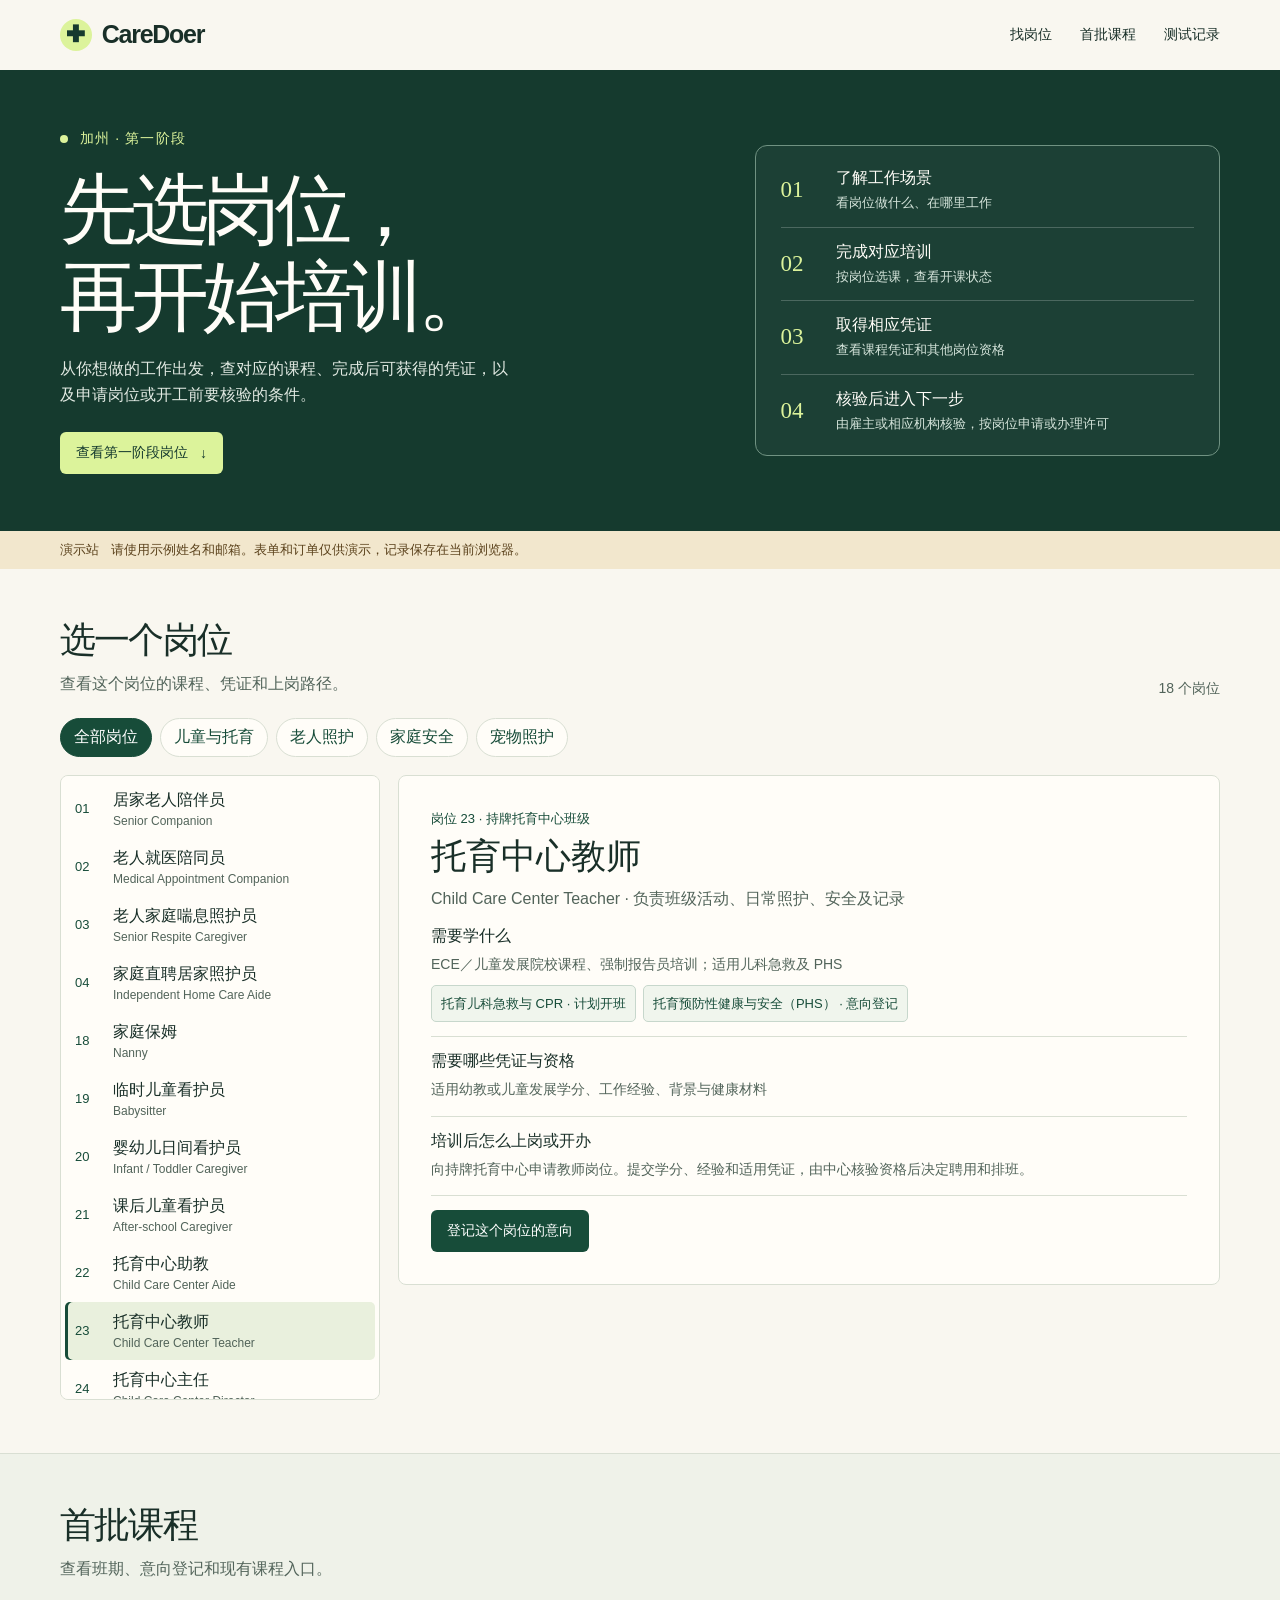
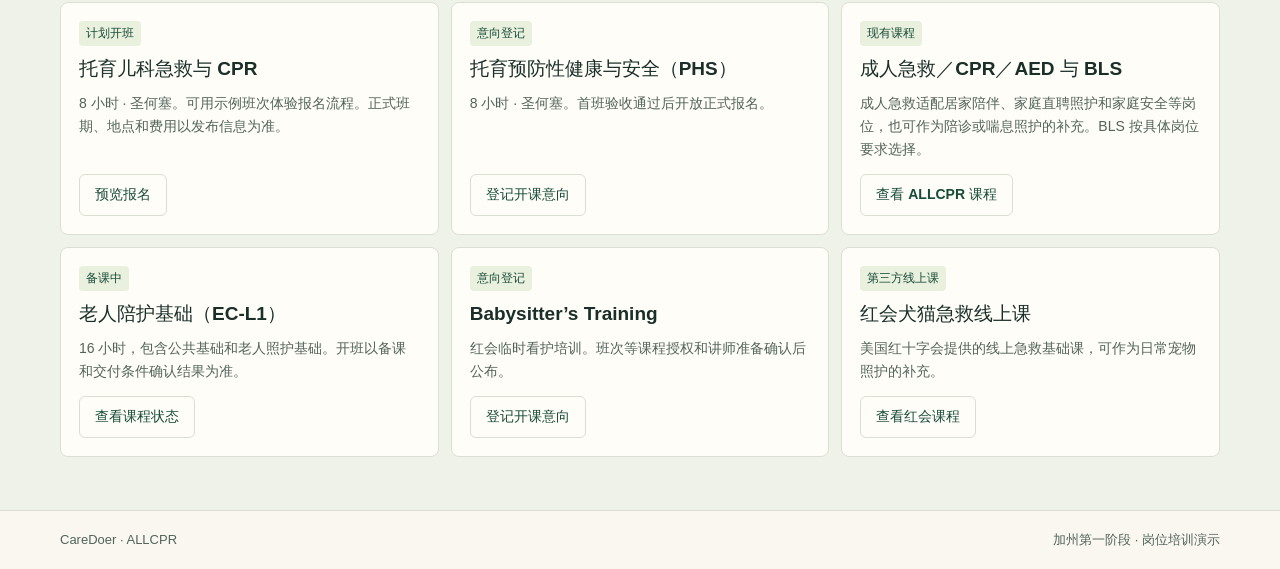
==== index.html @ bcafedd7 "Build CareDoer role-based training demo" ====
<!doctype html>
<html lang="zh-CN">
<head>
  <meta charset="utf-8">
  <meta name="viewport" content="width=device-width, initial-scale=1">
  <meta name="color-scheme" content="light">
  <title>CareDoer | 从岗位开始</title>
  <link rel="stylesheet" href="styles.css">
  <script defer src="data.js"></script>
  <script defer src="app.js"></script>
</head>
<body>
  <header class="masthead">
    <div class="shell header-inner">
      <a class="brand" href="#top" aria-label="CareDoer 首页"><span class="brand-mark" aria-hidden="true">✚</span> CareDoer</a>
      <nav aria-label="主导航">
        <a href="#roles">找岗位</a>
        <a href="#courses">首批课程</a>
        <button class="text-button" id="open-records" type="button">测试记录</button>
      </nav>
    </div>
  </header>
  <main id="top">
    <section class="hero">
      <div class="shell hero-inner">
        <div>
          <p class="eyebrow"><span class="dot"></span> 加州 · 第一阶段</p>
          <h1>先选岗位，<br>再开始培训。</h1>
          <p class="hero-copy">从你想做的工作出发，查对应的课程、完成后可获得的凭证，以及申请岗位或开工前要核验的条件。</p>
          <a class="button button-main" href="#roles">查看第一阶段岗位 <span aria-hidden="true">↓</span></a>
        </div>
        <ol class="pathway" aria-label="从岗位到上岗的四步">
          <li><span>01</span><div><b>了解工作场景</b><small>看岗位做什么、在哪里工作</small></div></li>
          <li><span>02</span><div><b>完成对应培训</b><small>按岗位选课，查看开课状态</small></div></li>
          <li><span>03</span><div><b>取得相应凭证</b><small>查看课程凭证和其他岗位资格</small></div></li>
          <li><span>04</span><div><b>核验后进入下一步</b><small>由雇主或相应机构核验，按岗位申请或办理许可</small></div></li>
        </ol>
      </div>
    </section>
    <div class="preview-strip"><div class="shell"><strong>演示站</strong><span>请使用示例姓名和邮箱。表单和订单仅供演示，记录保存在当前浏览器。</span></div></div>
    <section id="roles" class="shell section">
      <div class="section-head">
        <div><h2>选一个岗位</h2><p>查看这个岗位的课程、凭证和上岗路径。</p></div>
        <output id="role-count" class="count" aria-live="polite"></output>
      </div>
      <div class="filters" id="role-filters" role="group" aria-label="按工作方向筛选"></div>
      <div class="role-layout">
        <div class="role-list" id="role-list" aria-label="岗位列表"></div>
        <article class="role-detail" id="role-detail" aria-labelledby="role-title"></article>
      </div>
    </section>
    <section id="courses" class="section courses-section">
      <div class="shell">
        <div class="section-head"><div><h2>首批课程</h2><p>查看班期、意向登记和现有课程入口。</p></div></div>
        <div class="course-grid" id="course-grid"></div>
      </div>
    </section>
  </main>
  <footer><div class="shell footer-inner"><span>CareDoer · ALLCPR</span><span>加州第一阶段 · 岗位培训演示</span></div></footer>
  <dialog id="dialog" aria-labelledby="dialog-title">
    <div class="dialog-header"><h2 id="dialog-title"></h2><button class="close" id="close-dialog" type="button" aria-label="关闭">×</button></div>
    <div id="dialog-body"></div>
  </dialog>
</body>
</html>
---- styles.css ----
:root {
  --paper: #f9f7f0;
  --white: #fffdf8;
  --ink: #192f28;
  --muted: #52645a;
  --green: #174c39;
  --dark: #153a2e;
  --lime: #dcf39b;
  --line: #d9dfd3;
  --heading: "PingFang SC", "Noto Sans CJK SC", sans-serif;
  font-family: "Geist", "PingFang SC", "Microsoft YaHei", sans-serif;
  color: var(--ink);
  background: var(--paper);
  font-synthesis: none;
  scroll-behavior: smooth;
}
* { box-sizing: border-box; }
body { margin: 0; }
a { color: inherit; text-underline-offset: .22em; }
button, input, select { font: inherit; }
button { cursor: pointer; }
:focus-visible { outline: 3px solid #ae691d; outline-offset: 4px; }
h1, h2, h3, p { margin: 0; }
h1, h2, h3 { font-family: var(--heading); }
p { line-height: 1.65; }
.shell { width: min(1160px, calc(100% - 64px)); margin-inline: auto; }
.masthead { background: var(--paper); }
.header-inner, .footer-inner { display: flex; align-items: center; justify-content: space-between; gap: 16px; }
.header-inner { min-height: 70px; }
.brand { text-decoration: none; font: 700 25px "Manrope", "Avenir Next", sans-serif; letter-spacing: -.05em; white-space: nowrap; }
.brand-mark { display: inline-grid; place-items: center; width: 32px; height: 32px; border-radius: 50%; background: var(--lime); color: var(--dark); margin-right: 4px; font-size: 19px; vertical-align: 2px; }
nav { display: flex; flex-wrap: wrap; gap: clamp(12px, 3vw, 28px); align-items: center; font-size: 14px; }
nav a, .text-button { text-decoration: none; }
nav a:hover, .text-button:hover { text-decoration: underline; }
.text-button { background: none; border: 0; padding: 0; color: inherit; }
.hero { background: var(--dark); color: var(--white); }
.hero-inner { display: grid; grid-template-columns: 1.3fr 1fr; gap: clamp(36px, 7vw, 100px); align-items: center; padding-block: 57px; }
.eyebrow { color: var(--lime); font-size: 14px; letter-spacing: .08em; }
.dot { display: inline-block; width: 8px; height: 8px; background: currentColor; border-radius: 50%; margin-right: 7px; }
h1 { font-weight: 800; font-size: clamp(46px, 6vw, 78px); letter-spacing: -.07em; line-height: 1.13; margin-block: 16px; }
.hero-copy { color: #e2eae3; max-width: 28em; margin-bottom: 24px; }
.button { display: inline-flex; gap: 12px; align-items: center; justify-content: center; text-decoration: none; border: 1px solid transparent; border-radius: 6px; padding: 10px 15px; min-height: 42px; font-size: 14px; font-weight: 700; }
.button-main { background: var(--lime); color: var(--dark); }
.button-main:hover { background: #ecf8c8; }
.button-secondary { background: var(--green); color: white; }
.button-secondary:hover { background: var(--dark); }
.button-outline { color: var(--green); background: var(--white); border-color: var(--line); }
.button-outline:hover { background: #ecf0e6; }
.pathway { margin: 0; padding: 8px 25px; list-style: none; border: 1px solid #709282; border-radius: 12px; background: #ffffff08; }
.pathway li { display: grid; grid-template-columns: 46px 1fr; gap: 9px; align-items: center; padding: 14px 0; }
.pathway li + li { border-top: 1px solid #ffffff35; }
.pathway li > span { font: 500 23px Georgia, serif; color: var(--lime); }
.pathway small { display: block; margin-top: 4px; color: #d5e4db; font-size: 13px; line-height: 1.5; }
.preview-strip { color: #5b421c; background: #f2e7cd; font-size: 13px; }
.preview-strip .shell { display: flex; gap: 12px; align-items: baseline; padding-block: 10px; }
.preview-strip strong { white-space: nowrap; }
.section { padding-block: 47px 53px; scroll-margin-top: 18px; }
.section-head { display: flex; justify-content: space-between; align-items: end; gap: 12px; margin-bottom: 20px; }
h2 { font-size: clamp(25px, 3.2vw, 36px); letter-spacing: -.05em; }
.section-head p { color: var(--muted); margin-top: 6px; }
.count { white-space: nowrap; font-size: 14px; color: var(--muted); }
.filters { display: flex; flex-wrap: wrap; gap: 8px; margin-bottom: 18px; }
.filter { min-height: 39px; padding: 6px 13px; border: 1px solid var(--line); border-radius: 30px; color: var(--green); background: var(--white); }
.filter[aria-pressed="true"] { background: var(--green); color: white; border-color: var(--green); }
.role-layout { display: grid; grid-template-columns: minmax(0, 320px) minmax(0, 1fr); gap: 18px; align-items: start; }
.role-list { max-height: 625px; overflow: auto; padding: 4px; border: 1px solid var(--line); background: var(--white); border-radius: 8px; }
.role-button { display: grid; width: 100%; grid-template-columns: 32px minmax(0, 1fr); align-items: center; text-align: left; padding: 10px; gap: 6px; border: 0; border-radius: 5px; background: transparent; color: var(--ink); }
.role-button:hover, .role-button[aria-pressed="true"] { background: #e9f0dd; }
.role-button[aria-pressed="true"] { box-shadow: inset 3px 0 var(--green); }
.role-button:focus-visible { outline-offset: -3px; }
.role-button > span:first-child { color: var(--green); font-variant-numeric: tabular-nums; font-size: 13px; }
.role-button b, .role-button small { display: block; }
.role-button small { margin-top: 3px; font-size: 12px; color: var(--muted); overflow-wrap: anywhere; }
.role-detail { padding: clamp(17px, 3vw, 32px); border: 1px solid var(--line); border-radius: 8px; background: var(--white); }
.role-detail .meta { color: var(--green); font-size: 13px; margin-bottom: 6px; }
.role-detail h3 { font-size: clamp(24px, 3.2vw, 35px); line-height: 1.22; }
.role-summary { margin-top: 8px; color: var(--muted); }
.step { padding-block: 14px; border-bottom: 1px solid var(--line); }
.step > b { display: block; margin-bottom: 6px; }
.step p { font-size: 14px; color: var(--muted); }
.role-courses { display: flex; flex-wrap: wrap; gap: 7px; margin-top: 9px; }
.role-courses button { min-height: 37px; padding: 5px 9px; border: 1px solid #c7d7cc; border-radius: 5px; background: #f0f5ed; color: var(--green); font-size: 13px; }
.role-detail > .button { margin-top: 14px; }
.courses-section { border-block: 1px solid var(--line); background: #eff2e9; }
.course-grid { display: grid; grid-template-columns: repeat(3, minmax(0, 1fr)); gap: 12px; }
.course-card { display: flex; flex-direction: column; align-items: start; gap: 9px; padding: 18px; border: 1px solid var(--line); border-radius: 8px; background: var(--white); }
.course-card h3 { font-size: 19px; line-height: 1.45; }
.course-card p { font-size: 14px; color: var(--muted); margin-bottom: 4px; }
.course-card .button { margin-top: auto; }
.status { display: inline-block; color: var(--green); background: #e9f0dd; border-radius: 4px; padding: 4px 7px; font-size: 12px; }
footer { padding-block: 20px; color: var(--muted); font-size: 13px; }
dialog { width: min(700px, calc(100% - 28px)); max-height: calc(100% - 40px); color: var(--ink); background: var(--white); padding: 20px; border: 1px solid var(--line); border-radius: 10px; box-shadow: 0 12px 55px #102a2350; }
dialog::backdrop { background: #152a24aa; }
.dialog-header { display: flex; align-items: start; justify-content: space-between; gap: 10px; margin-bottom: 14px; }
.dialog-header h2 { font-size: 24px; }
.close { flex: 0 0 38px; min-height: 38px; font-size: 24px; border: 1px solid var(--line); border-radius: 6px; background: var(--paper); color: var(--ink); line-height: 1; }
.dialog-copy { margin-bottom: 14px; color: var(--muted); }
form { display: grid; gap: 13px; }
.field { display: grid; gap: 5px; }
.field input, select { width: 100%; min-height: 42px; background: white; color: var(--ink); border: 1px solid #a7b8ab; border-radius: 5px; padding: 7px 9px; }
.check { display: flex; align-items: start; gap: 8px; line-height: 1.5; font-size: 14px; }
.check input { width: 17px; height: 17px; flex: 0 0 17px; }
.form-message { color: #7d4523; font-size: 14px; }
.actions { display: flex; flex-wrap: wrap; gap: 8px; }
.record-list { list-style: none; padding: 0; margin: 12px 0 0; }
.record-list li { padding-block: 11px; border-top: 1px solid var(--line); }
.record-list p { font-size: 14px; overflow-wrap: anywhere; }
.record-list .actions { margin-top: 5px; }
@media (max-width: 760px) {
  .shell { width: calc(100% - 32px); }
  .hero-inner { grid-template-columns: 1fr; gap: 24px; padding-block: 32px; }
  .role-layout { grid-template-columns: 1fr; }
  .role-list { max-height: 225px; display: grid; grid-template-columns: 1fr 1fr; }
  .course-grid { grid-template-columns: repeat(2, minmax(0, 1fr)); }
}
@media (max-width: 480px) {
  .header-inner { padding-block: 12px; align-items: start; flex-direction: column; }
  .section { padding-block: 32px; }
  .course-grid { grid-template-columns: 1fr; }
  .footer-inner { align-items: start; flex-direction: column; }
}
@media (prefers-reduced-motion: reduce) { :root { scroll-behavior: auto; } }
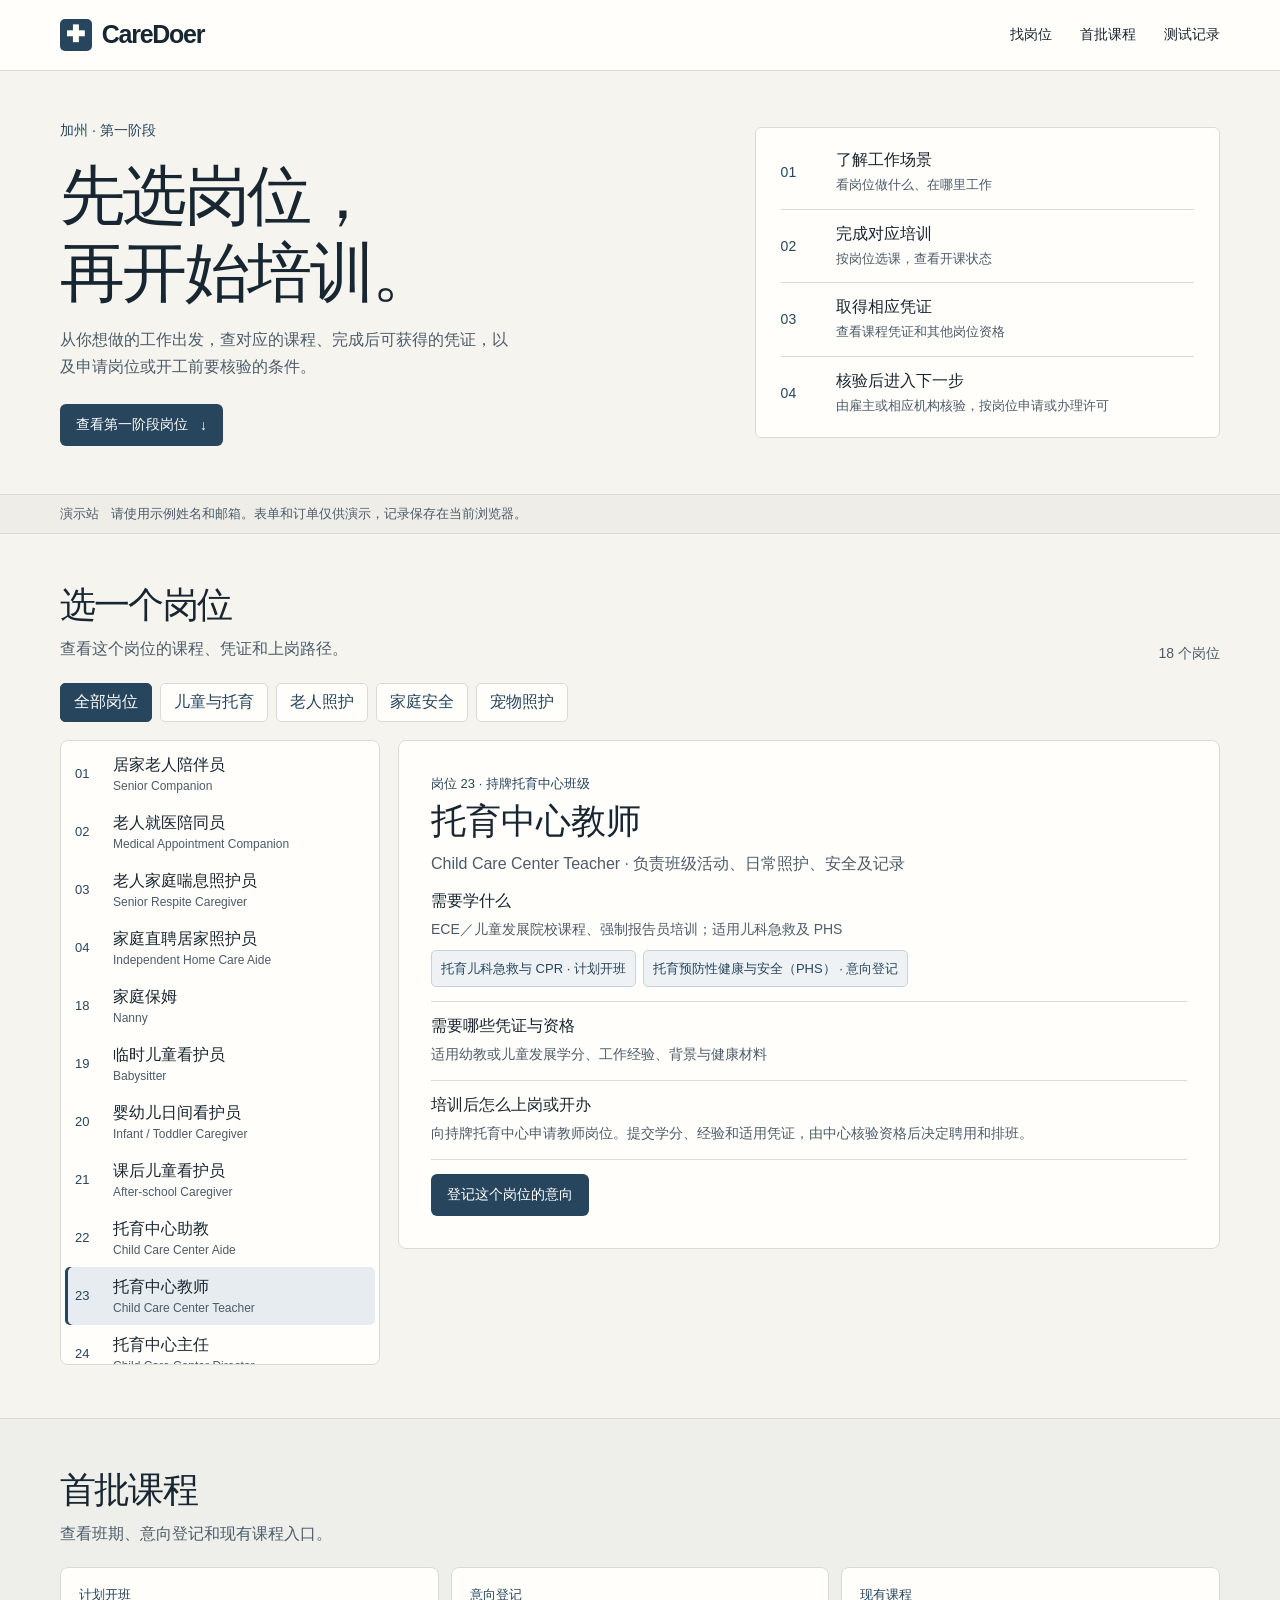
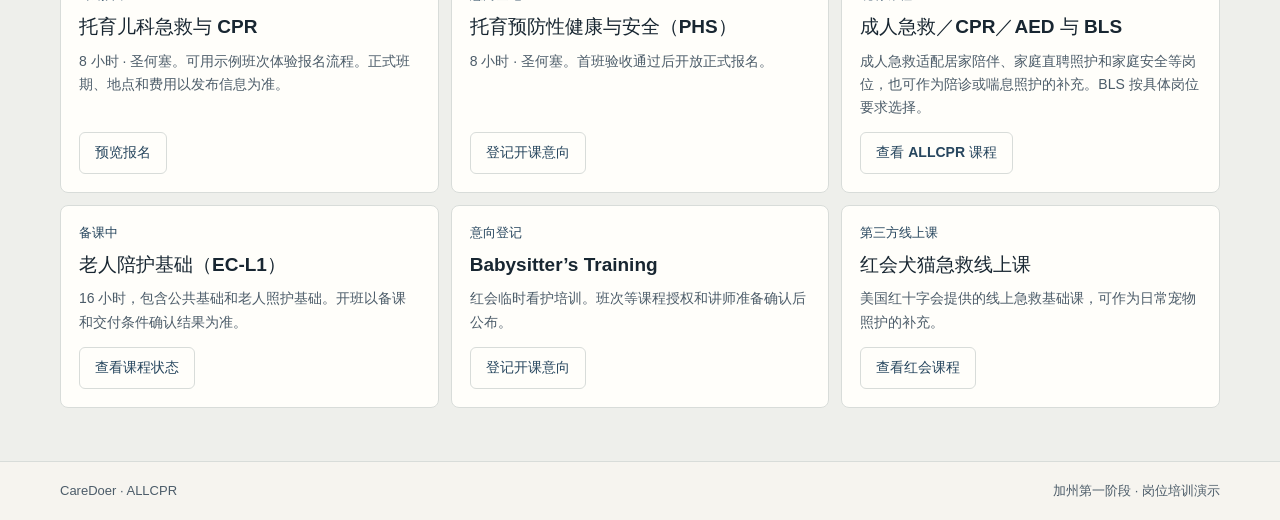
==== commit fcb04da2: "Use a light, muted palette for the CareDoer demo" ====
--- a/index.html
+++ b/index.html
@@ -24,7 +24,7 @@
     <section class="hero">
       <div class="shell hero-inner">
         <div>
-          <p class="eyebrow"><span class="dot"></span> 加州 · 第一阶段</p>
+          <p class="eyebrow">加州 · 第一阶段</p>
           <h1>先选岗位，<br>再开始培训。</h1>
           <p class="hero-copy">从你想做的工作出发，查对应的课程、完成后可获得的凭证，以及申请岗位或开工前要核验的条件。</p>
           <a class="button button-main" href="#roles">查看第一阶段岗位 <span aria-hidden="true">↓</span></a>
--- a/styles.css
+++ b/styles.css
@@ -1,12 +1,12 @@
 :root {
-  --paper: #f9f7f0;
-  --white: #fffdf8;
-  --ink: #192f28;
-  --muted: #52645a;
-  --green: #174c39;
-  --dark: #153a2e;
-  --lime: #dcf39b;
-  --line: #d9dfd3;
+  --paper: #f6f4ef;
+  --white: #fffefa;
+  --ink: #182631;
+  --muted: #4c5c69;
+  --accent: #27465e;
+  --accent-dark: #192e40;
+  --tint: #e6ecf0;
+  --line: #d8dcd9;
   --heading: "PingFang SC", "Noto Sans CJK SC", sans-serif;
   font-family: "Geist", "PingFang SC", "Microsoft YaHei", sans-serif;
   color: var(--ink);
@@ -19,39 +19,38 @@
 a { color: inherit; text-underline-offset: .22em; }
 button, input, select { font: inherit; }
 button { cursor: pointer; }
-:focus-visible { outline: 3px solid #ae691d; outline-offset: 4px; }
+:focus-visible { outline: 3px solid #8a5b21; outline-offset: 4px; }
 h1, h2, h3, p { margin: 0; }
 h1, h2, h3 { font-family: var(--heading); }
 p { line-height: 1.65; }
 .shell { width: min(1160px, calc(100% - 64px)); margin-inline: auto; }
-.masthead { background: var(--paper); }
+.masthead { background: var(--white); border-bottom: 1px solid var(--line); }
 .header-inner, .footer-inner { display: flex; align-items: center; justify-content: space-between; gap: 16px; }
 .header-inner { min-height: 70px; }
 .brand { text-decoration: none; font: 700 25px "Manrope", "Avenir Next", sans-serif; letter-spacing: -.05em; white-space: nowrap; }
-.brand-mark { display: inline-grid; place-items: center; width: 32px; height: 32px; border-radius: 50%; background: var(--lime); color: var(--dark); margin-right: 4px; font-size: 19px; vertical-align: 2px; }
+.brand-mark { display: inline-grid; place-items: center; width: 32px; height: 32px; border-radius: 5px; background: var(--accent); color: var(--white); margin-right: 4px; font-size: 19px; vertical-align: 2px; }
 nav { display: flex; flex-wrap: wrap; gap: clamp(12px, 3vw, 28px); align-items: center; font-size: 14px; }
 nav a, .text-button { text-decoration: none; }
 nav a:hover, .text-button:hover { text-decoration: underline; }
 .text-button { background: none; border: 0; padding: 0; color: inherit; }
-.hero { background: var(--dark); color: var(--white); }
-.hero-inner { display: grid; grid-template-columns: 1.3fr 1fr; gap: clamp(36px, 7vw, 100px); align-items: center; padding-block: 57px; }
-.eyebrow { color: var(--lime); font-size: 14px; letter-spacing: .08em; }
-.dot { display: inline-block; width: 8px; height: 8px; background: currentColor; border-radius: 50%; margin-right: 7px; }
-h1 { font-weight: 800; font-size: clamp(46px, 6vw, 78px); letter-spacing: -.07em; line-height: 1.13; margin-block: 16px; }
-.hero-copy { color: #e2eae3; max-width: 28em; margin-bottom: 24px; }
+.hero { background: var(--paper); color: var(--ink); }
+.hero-inner { display: grid; grid-template-columns: 1.3fr 1fr; gap: clamp(36px, 7vw, 100px); align-items: center; padding-block: 48px; }
+.eyebrow { color: var(--accent); font-size: 14px; }
+h1 { font-weight: 800; font-size: clamp(40px, 5.2vw, 65px); letter-spacing: -.04em; line-height: 1.18; margin-block: 16px; }
+.hero-copy { color: var(--muted); max-width: 28em; margin-bottom: 24px; }
 .button { display: inline-flex; gap: 12px; align-items: center; justify-content: center; text-decoration: none; border: 1px solid transparent; border-radius: 6px; padding: 10px 15px; min-height: 42px; font-size: 14px; font-weight: 700; }
-.button-main { background: var(--lime); color: var(--dark); }
-.button-main:hover { background: #ecf8c8; }
-.button-secondary { background: var(--green); color: white; }
-.button-secondary:hover { background: var(--dark); }
-.button-outline { color: var(--green); background: var(--white); border-color: var(--line); }
-.button-outline:hover { background: #ecf0e6; }
-.pathway { margin: 0; padding: 8px 25px; list-style: none; border: 1px solid #709282; border-radius: 12px; background: #ffffff08; }
+.button-main { background: var(--accent); color: var(--white); }
+.button-main:hover { background: var(--accent-dark); }
+.button-secondary { background: var(--accent); color: white; }
+.button-secondary:hover { background: var(--accent-dark); }
+.button-outline { color: var(--accent); background: var(--white); border-color: var(--line); }
+.button-outline:hover { background: var(--tint); }
+.pathway { margin: 0; padding: 8px 25px; list-style: none; border: 1px solid var(--line); border-radius: 6px; background: var(--white); }
 .pathway li { display: grid; grid-template-columns: 46px 1fr; gap: 9px; align-items: center; padding: 14px 0; }
-.pathway li + li { border-top: 1px solid #ffffff35; }
-.pathway li > span { font: 500 23px Georgia, serif; color: var(--lime); }
-.pathway small { display: block; margin-top: 4px; color: #d5e4db; font-size: 13px; line-height: 1.5; }
-.preview-strip { color: #5b421c; background: #f2e7cd; font-size: 13px; }
+.pathway li + li { border-top: 1px solid var(--line); }
+.pathway li > span { font-size: 14px; font-variant-numeric: tabular-nums; color: var(--accent); }
+.pathway small { display: block; margin-top: 4px; color: var(--muted); font-size: 13px; line-height: 1.5; }
+.preview-strip { color: var(--muted); background: #eeede8; border-block: 1px solid var(--line); font-size: 13px; }
 .preview-strip .shell { display: flex; gap: 12px; align-items: baseline; padding-block: 10px; }
 .preview-strip strong { white-space: nowrap; }
 .section { padding-block: 47px 53px; scroll-margin-top: 18px; }
@@ -60,44 +59,44 @@
 .section-head p { color: var(--muted); margin-top: 6px; }
 .count { white-space: nowrap; font-size: 14px; color: var(--muted); }
 .filters { display: flex; flex-wrap: wrap; gap: 8px; margin-bottom: 18px; }
-.filter { min-height: 39px; padding: 6px 13px; border: 1px solid var(--line); border-radius: 30px; color: var(--green); background: var(--white); }
-.filter[aria-pressed="true"] { background: var(--green); color: white; border-color: var(--green); }
+.filter { min-height: 39px; padding: 6px 13px; border: 1px solid var(--line); border-radius: 5px; color: var(--accent); background: var(--white); }
+.filter[aria-pressed="true"] { background: var(--accent); color: white; border-color: var(--accent); }
 .role-layout { display: grid; grid-template-columns: minmax(0, 320px) minmax(0, 1fr); gap: 18px; align-items: start; }
 .role-list { max-height: 625px; overflow: auto; padding: 4px; border: 1px solid var(--line); background: var(--white); border-radius: 8px; }
 .role-button { display: grid; width: 100%; grid-template-columns: 32px minmax(0, 1fr); align-items: center; text-align: left; padding: 10px; gap: 6px; border: 0; border-radius: 5px; background: transparent; color: var(--ink); }
-.role-button:hover, .role-button[aria-pressed="true"] { background: #e9f0dd; }
-.role-button[aria-pressed="true"] { box-shadow: inset 3px 0 var(--green); }
+.role-button:hover, .role-button[aria-pressed="true"] { background: var(--tint); }
+.role-button[aria-pressed="true"] { box-shadow: inset 3px 0 var(--accent); }
 .role-button:focus-visible { outline-offset: -3px; }
-.role-button > span:first-child { color: var(--green); font-variant-numeric: tabular-nums; font-size: 13px; }
+.role-button > span:first-child { color: var(--accent); font-variant-numeric: tabular-nums; font-size: 13px; }
 .role-button b, .role-button small { display: block; }
 .role-button small { margin-top: 3px; font-size: 12px; color: var(--muted); overflow-wrap: anywhere; }
 .role-detail { padding: clamp(17px, 3vw, 32px); border: 1px solid var(--line); border-radius: 8px; background: var(--white); }
-.role-detail .meta { color: var(--green); font-size: 13px; margin-bottom: 6px; }
+.role-detail .meta { color: var(--accent); font-size: 13px; margin-bottom: 6px; }
 .role-detail h3 { font-size: clamp(24px, 3.2vw, 35px); line-height: 1.22; }
 .role-summary { margin-top: 8px; color: var(--muted); }
 .step { padding-block: 14px; border-bottom: 1px solid var(--line); }
 .step > b { display: block; margin-bottom: 6px; }
 .step p { font-size: 14px; color: var(--muted); }
 .role-courses { display: flex; flex-wrap: wrap; gap: 7px; margin-top: 9px; }
-.role-courses button { min-height: 37px; padding: 5px 9px; border: 1px solid #c7d7cc; border-radius: 5px; background: #f0f5ed; color: var(--green); font-size: 13px; }
+.role-courses button { min-height: 37px; padding: 5px 9px; border: 1px solid #c8d2da; border-radius: 5px; background: #eef2f4; color: var(--accent); font-size: 13px; }
 .role-detail > .button { margin-top: 14px; }
-.courses-section { border-block: 1px solid var(--line); background: #eff2e9; }
+.courses-section { border-block: 1px solid var(--line); background: #eeefeb; }
 .course-grid { display: grid; grid-template-columns: repeat(3, minmax(0, 1fr)); gap: 12px; }
 .course-card { display: flex; flex-direction: column; align-items: start; gap: 9px; padding: 18px; border: 1px solid var(--line); border-radius: 8px; background: var(--white); }
 .course-card h3 { font-size: 19px; line-height: 1.45; }
 .course-card p { font-size: 14px; color: var(--muted); margin-bottom: 4px; }
 .course-card .button { margin-top: auto; }
-.status { display: inline-block; color: var(--green); background: #e9f0dd; border-radius: 4px; padding: 4px 7px; font-size: 12px; }
+.status { color: var(--accent); font-size: 13px; font-weight: 600; }
 footer { padding-block: 20px; color: var(--muted); font-size: 13px; }
-dialog { width: min(700px, calc(100% - 28px)); max-height: calc(100% - 40px); color: var(--ink); background: var(--white); padding: 20px; border: 1px solid var(--line); border-radius: 10px; box-shadow: 0 12px 55px #102a2350; }
-dialog::backdrop { background: #152a24aa; }
+dialog { width: min(700px, calc(100% - 28px)); max-height: calc(100% - 40px); color: var(--ink); background: var(--white); padding: 20px; border: 1px solid var(--line); border-radius: 10px; box-shadow: 0 12px 55px #192e4038; }
+dialog::backdrop { background: #192e4080; }
 .dialog-header { display: flex; align-items: start; justify-content: space-between; gap: 10px; margin-bottom: 14px; }
 .dialog-header h2 { font-size: 24px; }
 .close { flex: 0 0 38px; min-height: 38px; font-size: 24px; border: 1px solid var(--line); border-radius: 6px; background: var(--paper); color: var(--ink); line-height: 1; }
 .dialog-copy { margin-bottom: 14px; color: var(--muted); }
 form { display: grid; gap: 13px; }
 .field { display: grid; gap: 5px; }
-.field input, select { width: 100%; min-height: 42px; background: white; color: var(--ink); border: 1px solid #a7b8ab; border-radius: 5px; padding: 7px 9px; }
+.field input, select { width: 100%; min-height: 42px; background: white; color: var(--ink); border: 1px solid #a2adb5; border-radius: 5px; padding: 7px 9px; }
 .check { display: flex; align-items: start; gap: 8px; line-height: 1.5; font-size: 14px; }
 .check input { width: 17px; height: 17px; flex: 0 0 17px; }
 .form-message { color: #7d4523; font-size: 14px; }
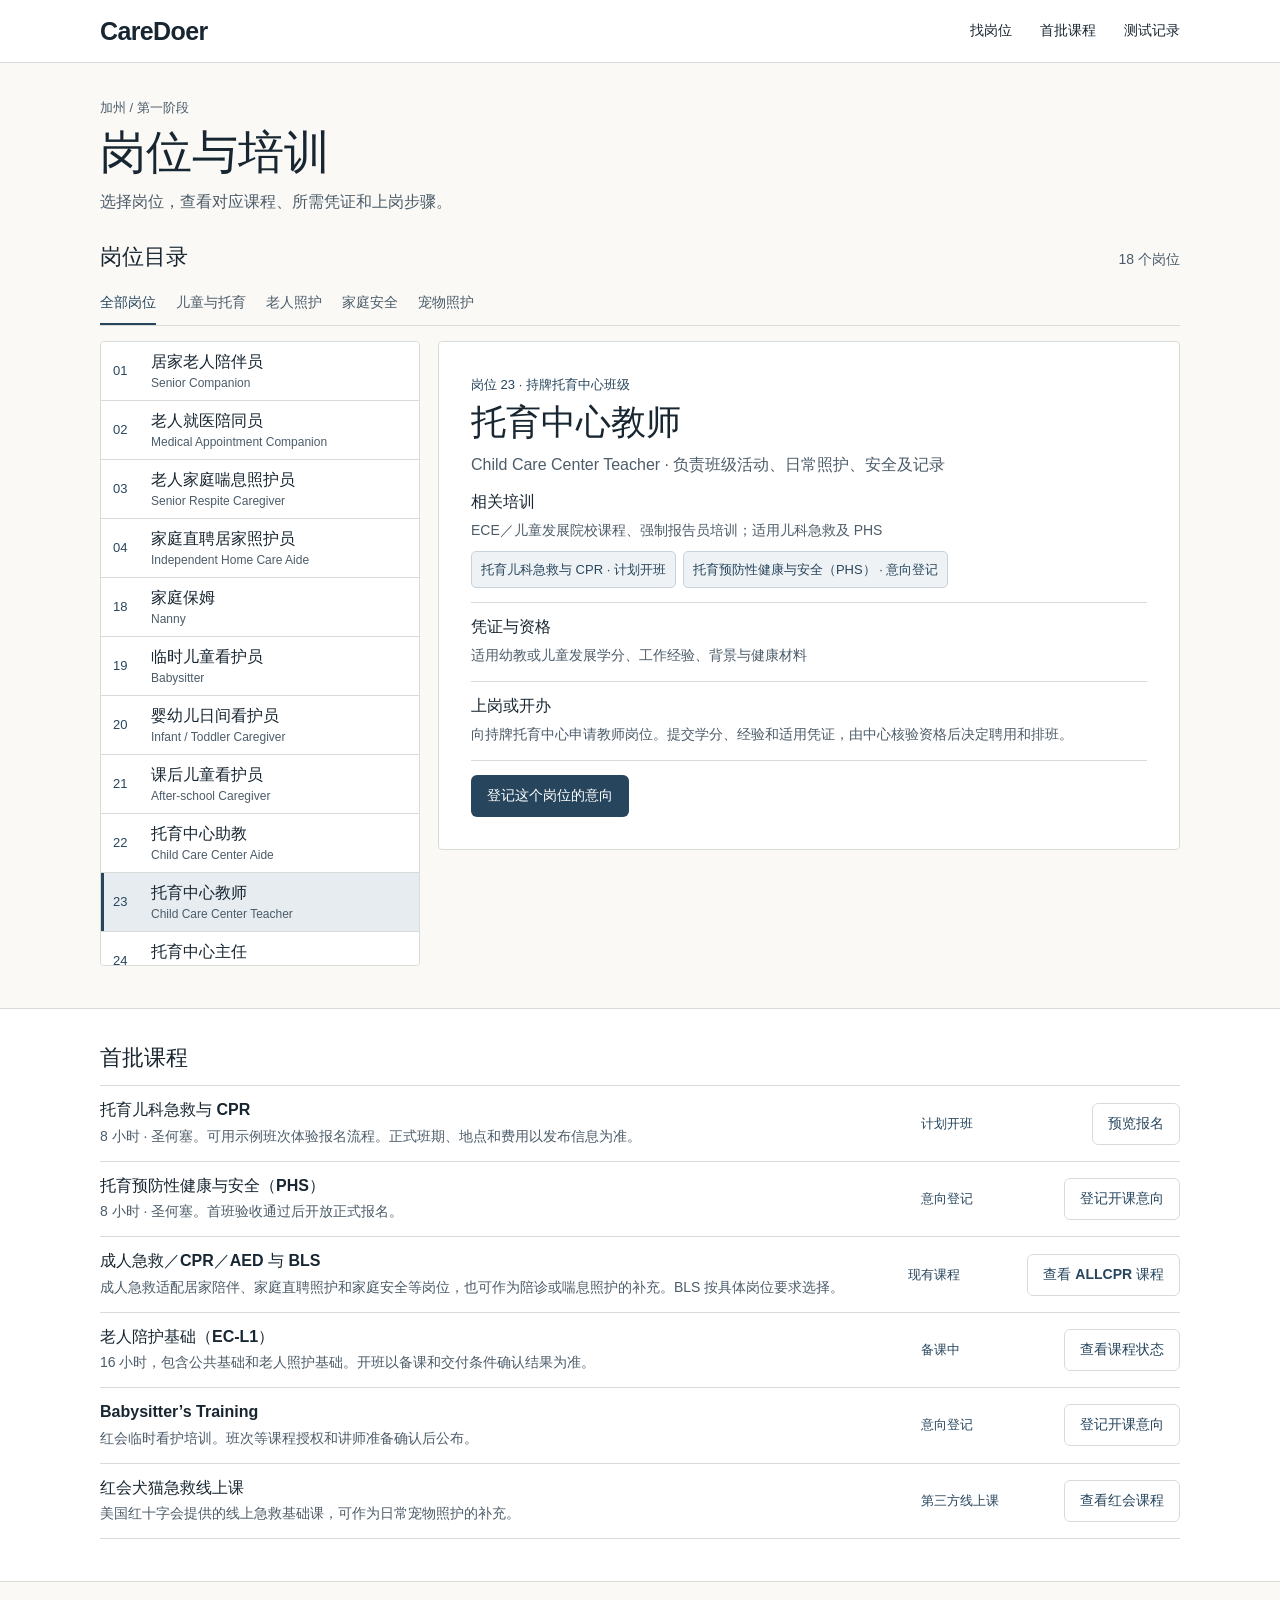
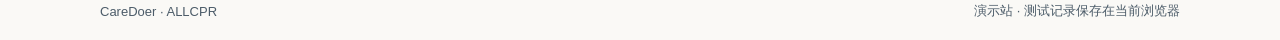
==== commit a4aeb062: "Present CareDoer training as a practical role directory" ====
--- a/index.html
+++ b/index.html
@@ -4,15 +4,15 @@
   <meta charset="utf-8">
   <meta name="viewport" content="width=device-width, initial-scale=1">
   <meta name="color-scheme" content="light">
-  <title>CareDoer | 从岗位开始</title>
-  <link rel="stylesheet" href="styles.css">
+  <title>岗位与培训 | CareDoer</title>
+  <link rel="stylesheet" href="styles.css?v=directory">
   <script defer src="data.js"></script>
-  <script defer src="app.js"></script>
+  <script defer src="app.js?v=directory"></script>
 </head>
 <body>
   <header class="masthead">
     <div class="shell header-inner">
-      <a class="brand" href="#top" aria-label="CareDoer 首页"><span class="brand-mark" aria-hidden="true">✚</span> CareDoer</a>
+      <a class="brand" href="#top" aria-label="CareDoer 首页">CareDoer</a>
       <nav aria-label="主导航">
         <a href="#roles">找岗位</a>
         <a href="#courses">首批课程</a>
@@ -21,26 +21,14 @@
     </div>
   </header>
   <main id="top">
-    <section class="hero">
-      <div class="shell hero-inner">
-        <div>
-          <p class="eyebrow">加州 · 第一阶段</p>
-          <h1>先选岗位，<br>再开始培训。</h1>
-          <p class="hero-copy">从你想做的工作出发，查对应的课程、完成后可获得的凭证，以及申请岗位或开工前要核验的条件。</p>
-          <a class="button button-main" href="#roles">查看第一阶段岗位 <span aria-hidden="true">↓</span></a>
-        </div>
-        <ol class="pathway" aria-label="从岗位到上岗的四步">
-          <li><span>01</span><div><b>了解工作场景</b><small>看岗位做什么、在哪里工作</small></div></li>
-          <li><span>02</span><div><b>完成对应培训</b><small>按岗位选课，查看开课状态</small></div></li>
-          <li><span>03</span><div><b>取得相应凭证</b><small>查看课程凭证和其他岗位资格</small></div></li>
-          <li><span>04</span><div><b>核验后进入下一步</b><small>由雇主或相应机构核验，按岗位申请或办理许可</small></div></li>
-        </ol>
+    <section id="roles" class="shell section directory" aria-labelledby="directory-title">
+      <div class="directory-heading">
+        <p class="scope">加州 / 第一阶段</p>
+        <h1 id="directory-title">岗位与培训</h1>
+        <p class="intro">选择岗位，查看对应课程、所需凭证和上岗步骤。</p>
       </div>
-    </section>
-    <div class="preview-strip"><div class="shell"><strong>演示站</strong><span>请使用示例姓名和邮箱。表单和订单仅供演示，记录保存在当前浏览器。</span></div></div>
-    <section id="roles" class="shell section">
-      <div class="section-head">
-        <div><h2>选一个岗位</h2><p>查看这个岗位的课程、凭证和上岗路径。</p></div>
+      <div class="list-heading">
+        <h2>岗位目录</h2>
         <output id="role-count" class="count" aria-live="polite"></output>
       </div>
       <div class="filters" id="role-filters" role="group" aria-label="按工作方向筛选"></div>
@@ -51,12 +39,12 @@
     </section>
     <section id="courses" class="section courses-section">
       <div class="shell">
-        <div class="section-head"><div><h2>首批课程</h2><p>查看班期、意向登记和现有课程入口。</p></div></div>
-        <div class="course-grid" id="course-grid"></div>
+        <h2 class="courses-heading">首批课程</h2>
+        <div class="course-list" id="course-grid"></div>
       </div>
     </section>
   </main>
-  <footer><div class="shell footer-inner"><span>CareDoer · ALLCPR</span><span>加州第一阶段 · 岗位培训演示</span></div></footer>
+  <footer><div class="shell footer-inner"><span>CareDoer · ALLCPR</span><span>演示站 · 测试记录保存在当前浏览器</span></div></footer>
   <dialog id="dialog" aria-labelledby="dialog-title">
     <div class="dialog-header"><h2 id="dialog-title"></h2><button class="close" id="close-dialog" type="button" aria-label="关闭">×</button></div>
     <div id="dialog-body"></div>
--- a/styles.css
+++ b/styles.css
@@ -1,6 +1,6 @@
 :root {
-  --paper: #f6f4ef;
-  --white: #fffefa;
+  --paper: #faf9f6;
+  --white: #fff;
   --ink: #182631;
   --muted: #4c5c69;
   --accent: #27465e;
@@ -23,54 +23,43 @@
 h1, h2, h3, p { margin: 0; }
 h1, h2, h3 { font-family: var(--heading); }
 p { line-height: 1.65; }
-.shell { width: min(1160px, calc(100% - 64px)); margin-inline: auto; }
+.shell { width: min(1080px, calc(100% - 64px)); margin-inline: auto; }
 .masthead { background: var(--white); border-bottom: 1px solid var(--line); }
 .header-inner, .footer-inner { display: flex; align-items: center; justify-content: space-between; gap: 16px; }
-.header-inner { min-height: 70px; }
-.brand { text-decoration: none; font: 700 25px "Manrope", "Avenir Next", sans-serif; letter-spacing: -.05em; white-space: nowrap; }
-.brand-mark { display: inline-grid; place-items: center; width: 32px; height: 32px; border-radius: 5px; background: var(--accent); color: var(--white); margin-right: 4px; font-size: 19px; vertical-align: 2px; }
+.header-inner { min-height: 62px; }
+.brand { text-decoration: none; font: 700 25px "Manrope", "Avenir Next", sans-serif; letter-spacing: -.025em; white-space: nowrap; }
 nav { display: flex; flex-wrap: wrap; gap: clamp(12px, 3vw, 28px); align-items: center; font-size: 14px; }
 nav a, .text-button { text-decoration: none; }
 nav a:hover, .text-button:hover { text-decoration: underline; }
 .text-button { background: none; border: 0; padding: 0; color: inherit; }
-.hero { background: var(--paper); color: var(--ink); }
-.hero-inner { display: grid; grid-template-columns: 1.3fr 1fr; gap: clamp(36px, 7vw, 100px); align-items: center; padding-block: 48px; }
-.eyebrow { color: var(--accent); font-size: 14px; }
-h1 { font-weight: 800; font-size: clamp(40px, 5.2vw, 65px); letter-spacing: -.04em; line-height: 1.18; margin-block: 16px; }
-.hero-copy { color: var(--muted); max-width: 28em; margin-bottom: 24px; }
 .button { display: inline-flex; gap: 12px; align-items: center; justify-content: center; text-decoration: none; border: 1px solid transparent; border-radius: 6px; padding: 10px 15px; min-height: 42px; font-size: 14px; font-weight: 700; }
-.button-main { background: var(--accent); color: var(--white); }
-.button-main:hover { background: var(--accent-dark); }
 .button-secondary { background: var(--accent); color: white; }
 .button-secondary:hover { background: var(--accent-dark); }
 .button-outline { color: var(--accent); background: var(--white); border-color: var(--line); }
 .button-outline:hover { background: var(--tint); }
-.pathway { margin: 0; padding: 8px 25px; list-style: none; border: 1px solid var(--line); border-radius: 6px; background: var(--white); }
-.pathway li { display: grid; grid-template-columns: 46px 1fr; gap: 9px; align-items: center; padding: 14px 0; }
-.pathway li + li { border-top: 1px solid var(--line); }
-.pathway li > span { font-size: 14px; font-variant-numeric: tabular-nums; color: var(--accent); }
-.pathway small { display: block; margin-top: 4px; color: var(--muted); font-size: 13px; line-height: 1.5; }
-.preview-strip { color: var(--muted); background: #eeede8; border-block: 1px solid var(--line); font-size: 13px; }
-.preview-strip .shell { display: flex; gap: 12px; align-items: baseline; padding-block: 10px; }
-.preview-strip strong { white-space: nowrap; }
-.section { padding-block: 47px 53px; scroll-margin-top: 18px; }
-.section-head { display: flex; justify-content: space-between; align-items: end; gap: 12px; margin-bottom: 20px; }
-h2 { font-size: clamp(25px, 3.2vw, 36px); letter-spacing: -.05em; }
-.section-head p { color: var(--muted); margin-top: 6px; }
+.section { padding-block: 34px 42px; scroll-margin-top: 18px; }
+h1 { font-size: clamp(32px, 4vw, 46px); line-height: 1.22; }
+h2 { font-size: 22px; line-height: 1.35; }
+.directory-heading { margin-bottom: 27px; }
+.scope { margin-bottom: 6px; color: var(--muted); font-size: 13px; }
+.intro { color: var(--muted); margin-top: 8px; }
+.list-heading { display: flex; align-items: baseline; justify-content: space-between; gap: 12px; margin-bottom: 11px; }
 .count { white-space: nowrap; font-size: 14px; color: var(--muted); }
-.filters { display: flex; flex-wrap: wrap; gap: 8px; margin-bottom: 18px; }
-.filter { min-height: 39px; padding: 6px 13px; border: 1px solid var(--line); border-radius: 5px; color: var(--accent); background: var(--white); }
-.filter[aria-pressed="true"] { background: var(--accent); color: white; border-color: var(--accent); }
+.filters { display: flex; flex-wrap: wrap; column-gap: 20px; border-bottom: 1px solid var(--line); margin-bottom: 15px; }
+.filter { min-height: 42px; padding: 5px 0; border: 0; border-bottom: 2px solid transparent; color: var(--muted); background: transparent; font-size: 14px; }
+.filter:hover, .filter[aria-pressed="true"] { color: var(--accent); }
+.filter[aria-pressed="true"] { border-bottom-color: var(--accent); font-weight: 700; }
 .role-layout { display: grid; grid-template-columns: minmax(0, 320px) minmax(0, 1fr); gap: 18px; align-items: start; }
-.role-list { max-height: 625px; overflow: auto; padding: 4px; border: 1px solid var(--line); background: var(--white); border-radius: 8px; }
-.role-button { display: grid; width: 100%; grid-template-columns: 32px minmax(0, 1fr); align-items: center; text-align: left; padding: 10px; gap: 6px; border: 0; border-radius: 5px; background: transparent; color: var(--ink); }
+.role-list { max-height: 625px; overflow: auto; border: 1px solid var(--line); background: var(--white); border-radius: 4px; }
+.role-button { display: grid; width: 100%; grid-template-columns: 32px minmax(0, 1fr); align-items: center; text-align: left; padding: 10px 12px; gap: 6px; border: 0; background: transparent; color: var(--ink); }
+.role-button + .role-button { border-top: 1px solid var(--line); }
 .role-button:hover, .role-button[aria-pressed="true"] { background: var(--tint); }
 .role-button[aria-pressed="true"] { box-shadow: inset 3px 0 var(--accent); }
 .role-button:focus-visible { outline-offset: -3px; }
 .role-button > span:first-child { color: var(--accent); font-variant-numeric: tabular-nums; font-size: 13px; }
 .role-button b, .role-button small { display: block; }
 .role-button small { margin-top: 3px; font-size: 12px; color: var(--muted); overflow-wrap: anywhere; }
-.role-detail { padding: clamp(17px, 3vw, 32px); border: 1px solid var(--line); border-radius: 8px; background: var(--white); }
+.role-detail { padding: clamp(17px, 3vw, 32px); border: 1px solid var(--line); border-radius: 4px; background: var(--white); }
 .role-detail .meta { color: var(--accent); font-size: 13px; margin-bottom: 6px; }
 .role-detail h3 { font-size: clamp(24px, 3.2vw, 35px); line-height: 1.22; }
 .role-summary { margin-top: 8px; color: var(--muted); }
@@ -80,12 +69,13 @@
 .role-courses { display: flex; flex-wrap: wrap; gap: 7px; margin-top: 9px; }
 .role-courses button { min-height: 37px; padding: 5px 9px; border: 1px solid #c8d2da; border-radius: 5px; background: #eef2f4; color: var(--accent); font-size: 13px; }
 .role-detail > .button { margin-top: 14px; }
-.courses-section { border-block: 1px solid var(--line); background: #eeefeb; }
-.course-grid { display: grid; grid-template-columns: repeat(3, minmax(0, 1fr)); gap: 12px; }
-.course-card { display: flex; flex-direction: column; align-items: start; gap: 9px; padding: 18px; border: 1px solid var(--line); border-radius: 8px; background: var(--white); }
-.course-card h3 { font-size: 19px; line-height: 1.45; }
-.course-card p { font-size: 14px; color: var(--muted); margin-bottom: 4px; }
-.course-card .button { margin-top: auto; }
+.courses-section { border-block: 1px solid var(--line); background: var(--white); }
+.courses-heading { margin-bottom: 13px; }
+.course-list { border-top: 1px solid var(--line); }
+.course-row { display: grid; grid-template-columns: minmax(0, 1fr) minmax(105px, auto) minmax(140px, auto); align-items: center; gap: 14px; padding-block: 13px; border-bottom: 1px solid var(--line); }
+.course-row h3 { font-size: 16px; line-height: 1.4; }
+.course-row p { font-size: 14px; color: var(--muted); margin-top: 3px; }
+.course-row .button { justify-self: end; }
 .status { color: var(--accent); font-size: 13px; font-weight: 600; }
 footer { padding-block: 20px; color: var(--muted); font-size: 13px; }
 dialog { width: min(700px, calc(100% - 28px)); max-height: calc(100% - 40px); color: var(--ink); background: var(--white); padding: 20px; border: 1px solid var(--line); border-radius: 10px; box-shadow: 0 12px 55px #192e4038; }
@@ -99,6 +89,7 @@
 .field input, select { width: 100%; min-height: 42px; background: white; color: var(--ink); border: 1px solid #a2adb5; border-radius: 5px; padding: 7px 9px; }
 .check { display: flex; align-items: start; gap: 8px; line-height: 1.5; font-size: 14px; }
 .check input { width: 17px; height: 17px; flex: 0 0 17px; }
+.demo-note { color: var(--muted); font-size: 13px; }
 .form-message { color: #7d4523; font-size: 14px; }
 .actions { display: flex; flex-wrap: wrap; gap: 8px; }
 .record-list { list-style: none; padding: 0; margin: 12px 0 0; }
@@ -107,15 +98,18 @@
 .record-list .actions { margin-top: 5px; }
 @media (max-width: 760px) {
   .shell { width: calc(100% - 32px); }
-  .hero-inner { grid-template-columns: 1fr; gap: 24px; padding-block: 32px; }
   .role-layout { grid-template-columns: 1fr; }
-  .role-list { max-height: 225px; display: grid; grid-template-columns: 1fr 1fr; }
-  .course-grid { grid-template-columns: repeat(2, minmax(0, 1fr)); }
+  .role-list { max-height: 210px; }
 }
 @media (max-width: 480px) {
-  .header-inner { padding-block: 12px; align-items: start; flex-direction: column; }
-  .section { padding-block: 32px; }
-  .course-grid { grid-template-columns: 1fr; }
+  .header-inner { min-height: 54px; padding-block: 8px; gap: 10px; }
+  .brand { font-size: 20px; }
+  nav { gap: 6px 10px; font-size: 12px; }
+  .section { padding-block: 24px 30px; }
+  .directory-heading { margin-bottom: 20px; }
+  .filters { column-gap: 14px; }
+  .course-row { grid-template-columns: 1fr auto; gap: 8px; }
+  .course-row > div { grid-column: 1 / -1; }
   .footer-inner { align-items: start; flex-direction: column; }
 }
 @media (prefers-reduced-motion: reduce) { :root { scroll-behavior: auto; } }
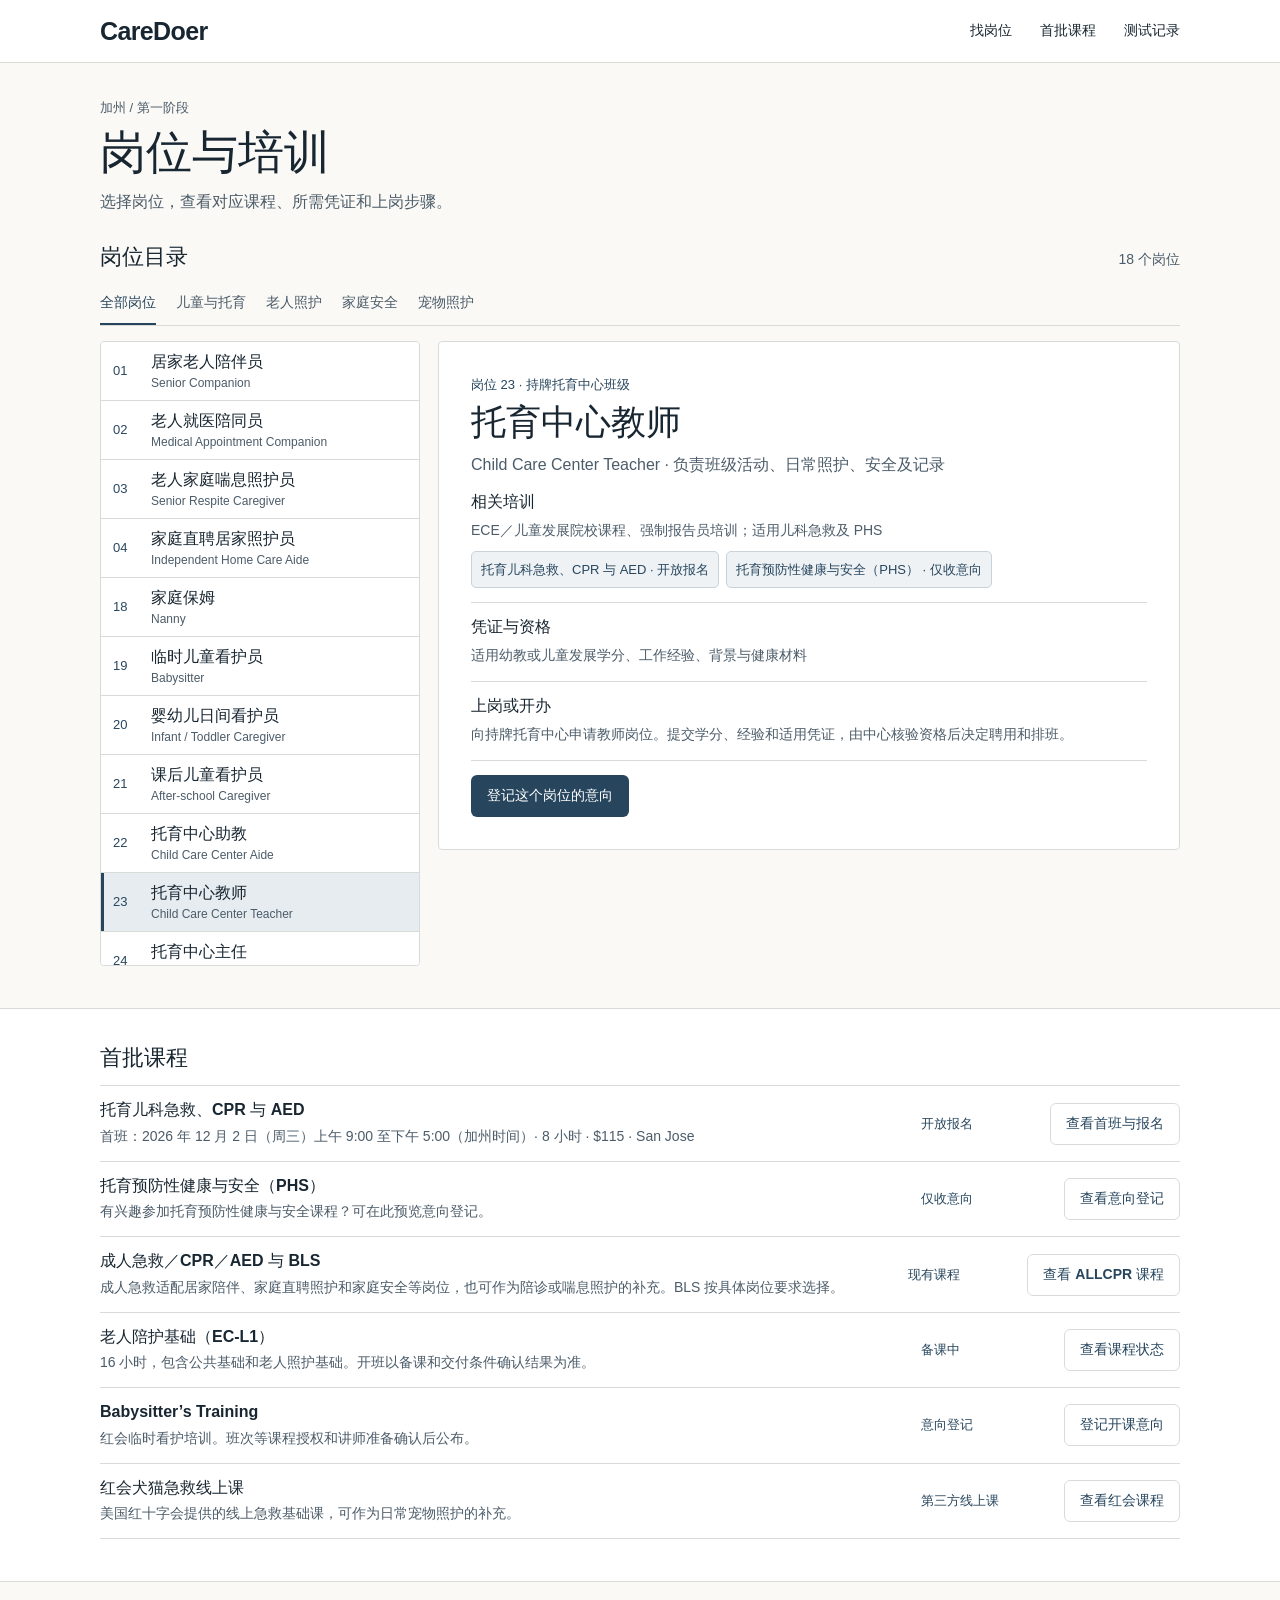
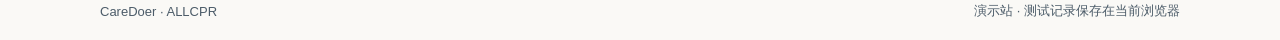
==== commit 4947f759: "Add official pediatric CPR enrollment and PHS interest preview" ====
--- a/index.html
+++ b/index.html
@@ -6,8 +6,8 @@
   <meta name="color-scheme" content="light">
   <title>岗位与培训 | CareDoer</title>
   <link rel="stylesheet" href="styles.css?v=directory">
-  <script defer src="data.js"></script>
-  <script defer src="app.js?v=directory"></script>
+  <script defer src="data.js?v=pediatric-dec02"></script>
+  <script defer src="app.js?v=pediatric-dec02"></script>
 </head>
 <body>
   <header class="masthead">
